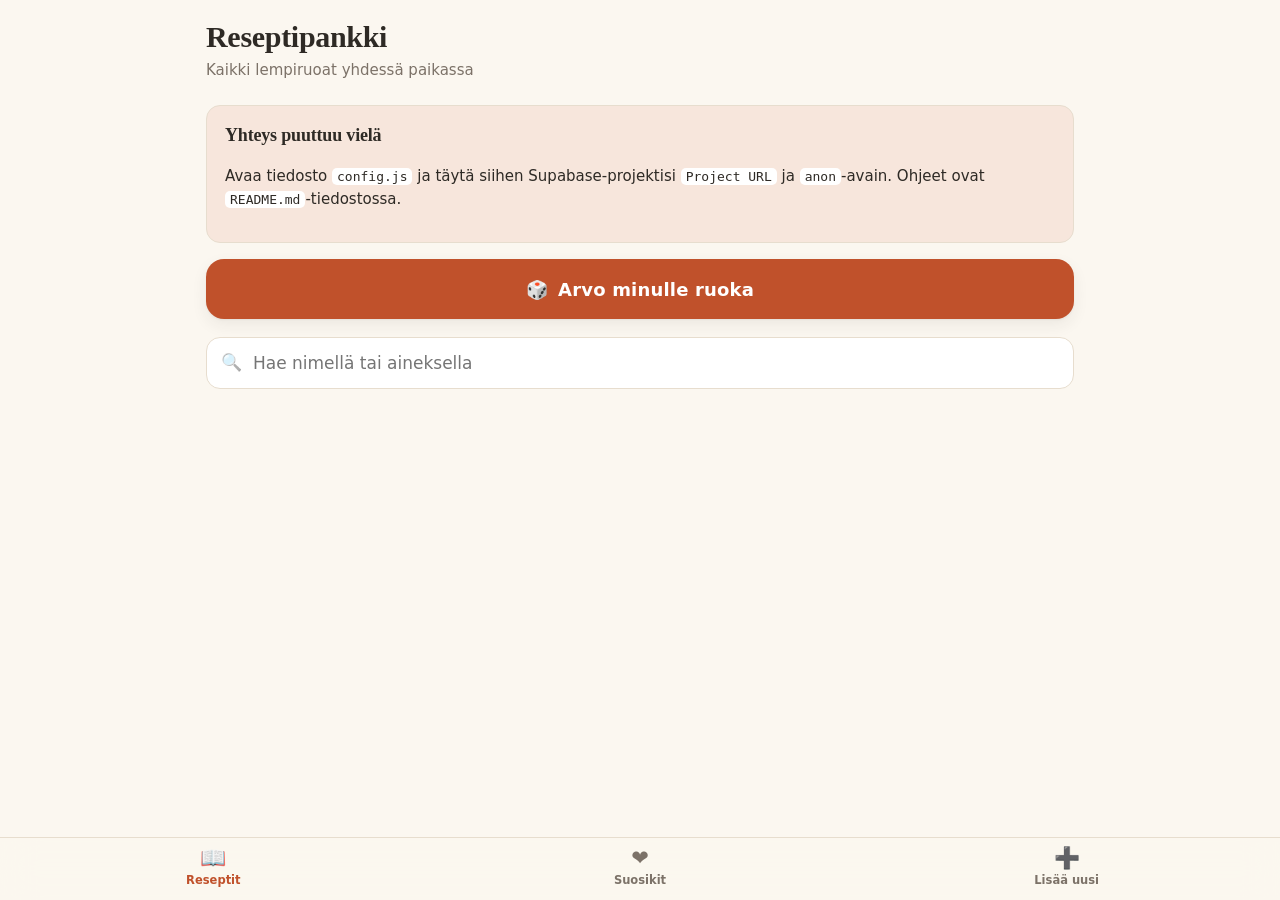
==== index.html @ 73863812 "Reseptipankki: puhelimella täytettävä reseptisovellus Kolmesivuinen verkkosovellus reseptien selaami" ====
<!doctype html>
<html lang="fi">
<head>
<meta charset="utf-8">
<meta name="viewport" content="width=device-width, initial-scale=1, viewport-fit=cover">
<title>Reseptipankki</title>
<meta name="description" content="Äidin omat lempireseptit yhdessä paikassa.">
<meta name="theme-color" content="#FBF7F0" media="(prefers-color-scheme: light)">
<meta name="theme-color" content="#17140F" media="(prefers-color-scheme: dark)">
<meta name="apple-mobile-web-app-capable" content="yes">
<meta name="apple-mobile-web-app-status-bar-style" content="default">
<meta name="apple-mobile-web-app-title" content="Reseptit">
<link rel="apple-touch-icon" href="ikoni-180.png">
<link rel="icon" href="ikoni-192.png">
<link rel="manifest" href="manifest.webmanifest">
<link rel="stylesheet" href="style.css">
</head>
<body>

<header class="ylapalkki">
  <h1 id="otsikko">Reseptipankki</h1>
  <p id="alaotsikko">Kaikki lempiruoat yhdessä paikassa</p>
</header>

<main class="sisalto">
  <div id="asetusvaroitus"></div>

  <button class="arvo-painike" id="arvo" type="button">
    <span aria-hidden="true">🎲</span>
    <span>Arvo minulle ruoka</span>
  </button>

  <div class="hakukentta">
    <span class="kuvake" aria-hidden="true">🔍</span>
    <input type="text" id="haku" placeholder="Hae nimellä tai aineksella" autocomplete="off" enterkeyhint="search">
  </div>
</main>

<div class="suodattimet sisalto" id="suodattimet"></div>

<main class="sisalto">
  <div id="lista" class="latautuu">Haetaan reseptejä…</div>
</main>

<nav class="alanavi">
  <a href="index.html" data-navi="kaikki"><span class="kuvake" aria-hidden="true">📖</span>Reseptit</a>
  <a href="index.html?suosikit=1" data-navi="suosikit"><span class="kuvake" aria-hidden="true">❤️</span>Suosikit</a>
  <a href="lisaa.html" data-navi="lisaa"><span class="kuvake" aria-hidden="true">➕</span>Lisää uusi</a>
</nav>

<script src="config.js"></script>
<script src="db.js"></script>
<script src="selaa.js"></script>
</body>
</html>
---- style.css ----
/* ===============================================================
   Reseptipankki — tyylit
   Suunniteltu ensisijaisesti puhelimelle, skaalautuu iPadille.
   Isot kosketuskohteet, rauhallinen keittokirjamainen ilme.
   =============================================================== */

:root {
  --tausta:        #FBF7F0;
  --pinta:         #FFFFFF;
  --pinta-2:       #F3ECE1;
  --teksti:        #2E2A25;
  --teksti-himmea: #7C7268;
  --viiva:         #E7DDCE;
  --korostus:      #C0512B;
  --korostus-tumma:#A2421F;
  --korostus-pehm: #F7E6DC;
  --vihrea:        #4F7A52;
  --varjo:         0 1px 2px rgba(46, 42, 37, .06), 0 6px 16px rgba(46, 42, 37, .07);
  --pyoristys:     18px;
}

@media (prefers-color-scheme: dark) {
  :root {
    --tausta:        #17140F;
    --pinta:         #221E18;
    --pinta-2:       #2C2720;
    --teksti:        #F2EBE0;
    --teksti-himmea: #A79C8E;
    --viiva:         #372F26;
    --korostus:      #E8834F;
    --korostus-tumma:#F0A177;
    --korostus-pehm: #3A281E;
    --vihrea:        #85B187;
    --varjo:         0 1px 2px rgba(0, 0, 0, .3), 0 6px 16px rgba(0, 0, 0, .35);
  }
}

* { box-sizing: border-box; }

html { -webkit-text-size-adjust: 100%; }

body {
  margin: 0;
  padding: 0 0 calc(78px + env(safe-area-inset-bottom));
  background: var(--tausta);
  color: var(--teksti);
  font-family: -apple-system, BlinkMacSystemFont, "Segoe UI", system-ui, sans-serif;
  font-size: 17px;
  line-height: 1.5;
  -webkit-font-smoothing: antialiased;
  overflow-x: hidden;
}

h1, h2, h3 {
  font-family: Georgia, "Iowan Old Style", "Times New Roman", serif;
  font-weight: 600;
  letter-spacing: -0.01em;
  margin: 0;
}

a { color: var(--korostus); }

button, input, select, textarea {
  font-family: inherit;
  font-size: 17px;   /* alle 16px saa iOS:n zoomaamaan kenttään */
  color: inherit;
}

.sisalto {
  max-width: 900px;
  margin: 0 auto;
  padding: 0 16px;
}

/* --- Yläpalkki ------------------------------------------------- */

.ylapalkki {
  padding: calc(env(safe-area-inset-top) + 20px) 16px 8px;
  max-width: 900px;
  margin: 0 auto;
}

.ylapalkki h1 {
  font-size: 30px;
  line-height: 1.15;
}

.ylapalkki p {
  margin: 4px 0 0;
  color: var(--teksti-himmea);
  font-size: 15px;
}

.takaisin {
  display: inline-flex;
  align-items: center;
  gap: 6px;
  min-height: 44px;
  padding-right: 12px;
  color: var(--korostus);
  text-decoration: none;
  font-weight: 600;
  font-size: 16px;
}

/* --- Arvontapainike -------------------------------------------- */

.arvo-painike {
  display: flex;
  align-items: center;
  justify-content: center;
  gap: 10px;
  width: 100%;
  min-height: 60px;
  margin: 16px 0 18px;
  border: 0;
  border-radius: var(--pyoristys);
  background: var(--korostus);
  color: #fff;
  font-size: 18px;
  font-weight: 650;
  letter-spacing: .01em;
  box-shadow: var(--varjo);
  cursor: pointer;
  -webkit-tap-highlight-color: transparent;
}

.arvo-painike:active { transform: scale(.985); background: var(--korostus-tumma); }

@media (prefers-color-scheme: dark) {
  .arvo-painike { color: #1A1410; }
}

/* --- Haku ja suodattimet --------------------------------------- */

.hakukentta {
  position: relative;
  margin-bottom: 12px;
}

.hakukentta input {
  width: 100%;
  min-height: 52px;
  padding: 0 16px 0 46px;
  border: 1px solid var(--viiva);
  border-radius: 14px;
  background: var(--pinta);
  outline: none;
}

.hakukentta input:focus {
  border-color: var(--korostus);
  box-shadow: 0 0 0 3px var(--korostus-pehm);
}

.hakukentta .kuvake {
  position: absolute;
  left: 15px;
  top: 50%;
  transform: translateY(-50%);
  opacity: .5;
  pointer-events: none;
}

.suodattimet {
  display: flex;
  gap: 8px;
  overflow-x: auto;
  padding: 2px 16px 14px;
  margin: 0 -16px;
  scrollbar-width: none;
}

.suodattimet::-webkit-scrollbar { display: none; }

.siru {
  flex: 0 0 auto;
  min-height: 40px;
  padding: 0 16px;
  border: 1px solid var(--viiva);
  border-radius: 999px;
  background: var(--pinta);
  color: var(--teksti-himmea);
  font-size: 15px;
  font-weight: 550;
  white-space: nowrap;
  cursor: pointer;
  -webkit-tap-highlight-color: transparent;
}

.siru[aria-pressed="true"] {
  background: var(--korostus);
  border-color: var(--korostus);
  color: #fff;
}

@media (prefers-color-scheme: dark) {
  .siru[aria-pressed="true"] { color: #1A1410; }
}

/* --- Reseptiruudukko -------------------------------------------- */

.ruudukko {
  display: grid;
  grid-template-columns: repeat(2, 1fr);
  gap: 14px;
  padding-bottom: 24px;
}

@media (min-width: 620px) {
  .ruudukko { grid-template-columns: repeat(3, 1fr); gap: 18px; }
}

.kortti {
  display: block;
  background: var(--pinta);
  border-radius: var(--pyoristys);
  overflow: hidden;
  text-decoration: none;
  color: inherit;
  box-shadow: var(--varjo);
  -webkit-tap-highlight-color: transparent;
}

.kortti:active { transform: scale(.98); }

.kortti .kuva {
  position: relative;
  aspect-ratio: 4 / 3;
  background: var(--pinta-2);
  display: flex;
  align-items: center;
  justify-content: center;
  font-size: 40px;
}

.kortti .kuva img {
  width: 100%;
  height: 100%;
  object-fit: cover;
  display: block;
}

.kortti .sydan {
  position: absolute;
  top: 8px;
  right: 8px;
  font-size: 15px;
  background: rgba(255, 255, 255, .92);
  border-radius: 999px;
  width: 28px;
  height: 28px;
  display: flex;
  align-items: center;
  justify-content: center;
}

.kortti .teksti { padding: 11px 13px 14px; }

.kortti h3 {
  font-size: 17px;
  line-height: 1.25;
  margin-bottom: 5px;
}

.kortti .meta {
  font-size: 13px;
  color: var(--teksti-himmea);
}

/* --- Tyhjä tila ja ilmoitukset ---------------------------------- */

.tyhja {
  text-align: center;
  padding: 48px 24px;
  color: var(--teksti-himmea);
}

.tyhja .iso { font-size: 46px; display: block; margin-bottom: 12px; }

.tyhja h2 { font-size: 21px; color: var(--teksti); margin-bottom: 8px; }

.huomio {
  background: var(--korostus-pehm);
  border: 1px solid var(--viiva);
  border-radius: 14px;
  padding: 16px 18px;
  margin: 16px 0;
  font-size: 15px;
  line-height: 1.55;
}

.huomio h2 { font-size: 18px; margin-bottom: 8px; }

.huomio code {
  font-family: ui-monospace, SFMono-Regular, Menlo, monospace;
  font-size: 13px;
  background: var(--pinta);
  padding: 1px 5px;
  border-radius: 5px;
}

/* --- Reseptisivu ------------------------------------------------ */

.hero {
  width: 100%;
  aspect-ratio: 3 / 2;
  object-fit: cover;
  display: block;
  background: var(--pinta-2);
}

.hero-tyhja {
  aspect-ratio: 3 / 2;
  background: var(--pinta-2);
  display: flex;
  align-items: center;
  justify-content: center;
  font-size: 76px;
}

.resepti-otsikko { margin: 20px 0 10px; }

.resepti-otsikko h1 { font-size: 30px; line-height: 1.18; }

.tiedot {
  display: flex;
  flex-wrap: wrap;
  gap: 8px;
  margin: 14px 0 22px;
}

.tieto {
  background: var(--pinta);
  border: 1px solid var(--viiva);
  border-radius: 999px;
  padding: 7px 14px;
  font-size: 14px;
  color: var(--teksti-himmea);
}

.osio { margin-bottom: 30px; }

.osio > h2 {
  font-size: 21px;
  margin-bottom: 12px;
  padding-bottom: 8px;
  border-bottom: 2px solid var(--korostus-pehm);
}

/* Ainekset: rivin voi kuitata tehdyksi kesken kokkaamisen */
.ainekset { list-style: none; margin: 0; padding: 0; }

.ainekset li {
  display: flex;
  align-items: flex-start;
  gap: 12px;
  min-height: 48px;
  padding: 6px 4px;
  border-bottom: 1px solid var(--viiva);
  cursor: pointer;
  -webkit-tap-highlight-color: transparent;
}

.ainekset li:last-child { border-bottom: 0; }

.ainekset .ruutu {
  flex: 0 0 auto;
  width: 24px;
  height: 24px;
  margin-top: 8px;
  border: 2px solid var(--viiva);
  border-radius: 7px;
  display: flex;
  align-items: center;
  justify-content: center;
  font-size: 14px;
  color: transparent;
}

.ainekset li.valmis .ruutu {
  background: var(--vihrea);
  border-color: var(--vihrea);
  color: #fff;
}

.ainekset li span { padding: 9px 0; }

.ainekset li.valmis span {
  text-decoration: line-through;
  color: var(--teksti-himmea);
}

/* Ohje: numeroidut askeleet */
.askeleet { list-style: none; margin: 0; padding: 0; counter-reset: askel; }

.askeleet li {
  display: flex;
  gap: 14px;
  margin-bottom: 18px;
  line-height: 1.6;
}

.askeleet li::before {
  counter-increment: askel;
  content: counter(askel);
  flex: 0 0 auto;
  width: 30px;
  height: 30px;
  border-radius: 999px;
  background: var(--korostus-pehm);
  color: var(--korostus);
  font-size: 15px;
  font-weight: 700;
  display: flex;
  align-items: center;
  justify-content: center;
  margin-top: 2px;
}

.vinkki {
  background: var(--pinta);
  border-left: 4px solid var(--korostus);
  border-radius: 0 14px 14px 0;
  padding: 14px 16px;
  font-size: 16px;
  line-height: 1.55;
}

.toiminnot {
  display: flex;
  flex-wrap: wrap;
  gap: 10px;
  margin: 8px 0 40px;
}

/* --- Painikkeet ------------------------------------------------- */

.nappi {
  display: inline-flex;
  align-items: center;
  justify-content: center;
  gap: 8px;
  min-height: 52px;
  padding: 0 20px;
  border-radius: 14px;
  border: 1px solid var(--viiva);
  background: var(--pinta);
  color: var(--teksti);
  font-size: 16px;
  font-weight: 600;
  text-decoration: none;
  cursor: pointer;
  -webkit-tap-highlight-color: transparent;
}

.nappi:active { transform: scale(.98); }

.nappi.paa {
  background: var(--korostus);
  border-color: var(--korostus);
  color: #fff;
  width: 100%;
  min-height: 58px;
  font-size: 18px;
}

@media (prefers-color-scheme: dark) {
  .nappi.paa { color: #1A1410; }
}

.nappi.vaara { color: #B3261E; }

@media (prefers-color-scheme: dark) {
  .nappi.vaara { color: #F0918A; }
}

.nappi:disabled { opacity: .55; }

/* --- Lomake ----------------------------------------------------- */

.kentta { margin-bottom: 20px; }

.kentta label {
  display: block;
  font-size: 15px;
  font-weight: 650;
  margin-bottom: 7px;
}

.kentta .ohjeteksti {
  font-size: 14px;
  color: var(--teksti-himmea);
  margin: -3px 0 8px;
  line-height: 1.45;
}

.kentta input[type="text"],
.kentta input[type="number"],
.kentta select,
.kentta textarea {
  width: 100%;
  min-height: 52px;
  padding: 13px 14px;
  border: 1px solid var(--viiva);
  border-radius: 14px;
  background: var(--pinta);
  outline: none;
  line-height: 1.5;
}

.kentta textarea { resize: vertical; min-height: 130px; }

.kentta input:focus, .kentta select:focus, .kentta textarea:focus {
  border-color: var(--korostus);
  box-shadow: 0 0 0 3px var(--korostus-pehm);
}

.rivi { display: flex; gap: 12px; }
.rivi .kentta { flex: 1; }

.kuvavalinta {
  display: block;
  border: 2px dashed var(--viiva);
  border-radius: var(--pyoristys);
  background: var(--pinta);
  padding: 26px 16px;
  text-align: center;
  color: var(--teksti-himmea);
  cursor: pointer;
  overflow: hidden;
}

.kuvavalinta .iso { font-size: 34px; display: block; margin-bottom: 6px; }

.kuvavalinta img {
  width: 100%;
  aspect-ratio: 3 / 2;
  object-fit: cover;
  border-radius: 12px;
  display: block;
}

.kuvavalinta input { display: none; }

/* --- Alanavigaatio ---------------------------------------------- */

.alanavi {
  position: fixed;
  left: 0; right: 0; bottom: 0;
  display: flex;
  background: color-mix(in srgb, var(--tausta) 88%, transparent);
  -webkit-backdrop-filter: saturate(180%) blur(18px);
  backdrop-filter: saturate(180%) blur(18px);
  border-top: 1px solid var(--viiva);
  padding-bottom: env(safe-area-inset-bottom);
  z-index: 20;
}

.alanavi a {
  flex: 1;
  min-height: 62px;
  display: flex;
  flex-direction: column;
  align-items: center;
  justify-content: center;
  gap: 3px;
  text-decoration: none;
  color: var(--teksti-himmea);
  font-size: 11.5px;
  font-weight: 600;
  -webkit-tap-highlight-color: transparent;
}

.alanavi a .kuvake { font-size: 21px; line-height: 1; }

.alanavi a[aria-current="page"] { color: var(--korostus); }

/* --- Muuta ------------------------------------------------------ */

.latautuu {
  text-align: center;
  padding: 60px 20px;
  color: var(--teksti-himmea);
}

@media (prefers-reduced-motion: reduce) {
  * { transition: none !important; animation: none !important; }
  .kortti:active, .nappi:active, .arvo-painike:active { transform: none; }
}
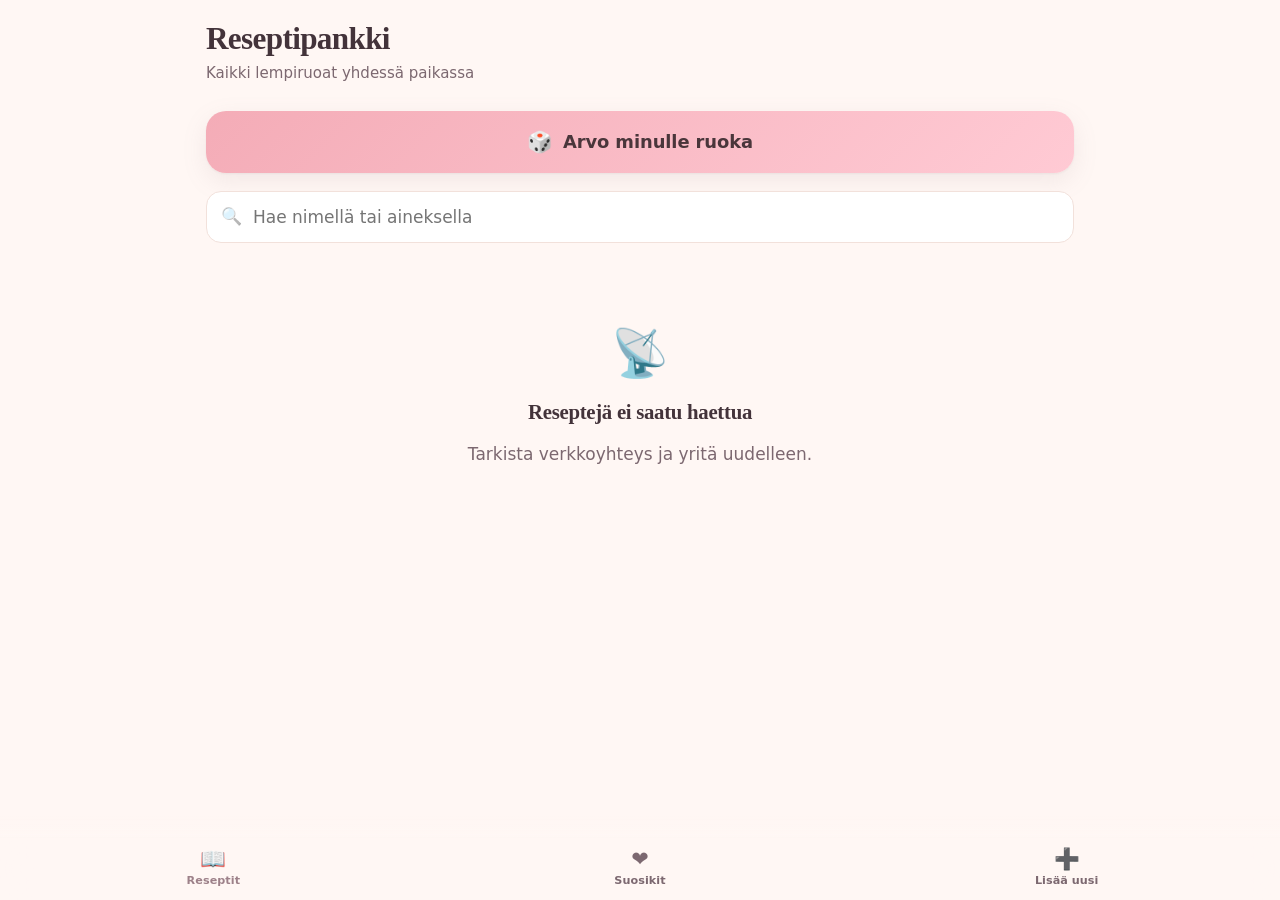
==== commit 2bf82513: "Uusi väripaletti ja harkittu liike käyttöliittymään Värit vaihdettu äidin valitsemiin pastelleihin. " ====
--- a/index.html
+++ b/index.html
@@ -5,8 +5,8 @@
 <meta name="viewport" content="width=device-width, initial-scale=1, viewport-fit=cover">
 <title>Reseptipankki</title>
 <meta name="description" content="Äidin omat lempireseptit yhdessä paikassa.">
-<meta name="theme-color" content="#FBF7F0" media="(prefers-color-scheme: light)">
-<meta name="theme-color" content="#17140F" media="(prefers-color-scheme: dark)">
+<meta name="theme-color" content="#FFF7F4" media="(prefers-color-scheme: light)">
+<meta name="theme-color" content="#1D1719" media="(prefers-color-scheme: dark)">
 <meta name="apple-mobile-web-app-capable" content="yes">
 <meta name="apple-mobile-web-app-status-bar-style" content="default">
 <meta name="apple-mobile-web-app-title" content="Reseptit">
@@ -26,7 +26,7 @@
   <div id="asetusvaroitus"></div>
 
   <button class="arvo-painike" id="arvo" type="button">
-    <span aria-hidden="true">🎲</span>
+    <span class="noppa" aria-hidden="true">🎲</span>
     <span>Arvo minulle ruoka</span>
   </button>
 
@@ -42,6 +42,14 @@
   <div id="lista" class="latautuu">Haetaan reseptejä…</div>
 </main>
 
+<div class="verho" id="verho" hidden></div>
+
+<section class="arpalevy" id="arpalevy" role="dialog" aria-modal="true"
+         aria-label="Arvottu ruoka" hidden>
+  <div class="kahva" aria-hidden="true"></div>
+  <div id="arpasisalto"></div>
+</section>
+
 <nav class="alanavi">
   <a href="index.html" data-navi="kaikki"><span class="kuvake" aria-hidden="true">📖</span>Reseptit</a>
   <a href="index.html?suosikit=1" data-navi="suosikit"><span class="kuvake" aria-hidden="true">❤️</span>Suosikit</a>
--- a/style.css
+++ b/style.css
@@ -1,68 +1,112 @@
 /* ===============================================================
    Reseptipankki — tyylit
-   Suunniteltu ensisijaisesti puhelimelle, skaalautuu iPadille.
-   Isot kosketuskohteet, rauhallinen keittokirjamainen ilme.
+
+   Väripaletti on äidin valitsema:
+     #d8e2dc salvia   #ffe5d9 persikka   #ffcad4 pinkki
+     #f4acb7 ruusu    #9d8189 mauve
+
+   Pastellit ovat liian vaaleita kantamaan valkoista tekstiä, joten
+   niitä käytetään pintoina ja teksti on syvä luumunsävy, joka on
+   johdettu mauvesta. Näin kontrasti riittää myös keittiön valossa.
    =============================================================== */
 
 :root {
-  --tausta:        #FBF7F0;
+  /* Äidin paletti sellaisenaan — näitä käytetään painikkeissa ja
+     korosteissa, ja ne pysyvät kirkkaina myös tummassa teemassa. */
+  --salvia:   #D8E2DC;
+  --persikka: #FFE5D9;
+  --pinkki:   #FFCAD4;
+  --ruusu:    #F4ACB7;
+  --mauve:    #9D8189;
+
+  /* Korttien ja kuvapaikkojen taustasävyt. Tummassa teemassa nämä
+     himmenevät, jotta ruudukko ei hehku pimeässä keittiössä. */
+  --tintti-salvia:   #D8E2DC;
+  --tintti-persikka: #FFE5D9;
+  --tintti-pinkki:   #FFCAD4;
+  --tintti-ruusu:    #F4ACB7;
+
+  /* Käyttöliittymän sävyt */
+  --tausta:        #FFF7F4;
   --pinta:         #FFFFFF;
-  --pinta-2:       #F3ECE1;
-  --teksti:        #2E2A25;
-  --teksti-himmea: #7C7268;
-  --viiva:         #E7DDCE;
-  --korostus:      #C0512B;
-  --korostus-tumma:#A2421F;
-  --korostus-pehm: #F7E6DC;
-  --vihrea:        #4F7A52;
-  --varjo:         0 1px 2px rgba(46, 42, 37, .06), 0 6px 16px rgba(46, 42, 37, .07);
-  --pyoristys:     18px;
+  --pinta-2:       #FFF1EB;
+  --muste:         #43333A;
+  --muste-himmea:  #7C6870;
+  --viiva:         #F2E1DB;
+  --korostus:      #F4ACB7;
+  --korostus-pehm: #FFE7EC;
+  --korostus-teksti: #4A363B;
+  --varjo:         0 1px 2px rgba(67, 51, 58, .05), 0 8px 24px rgba(157, 129, 137, .13);
+  --varjo-levy:    0 -6px 44px rgba(67, 51, 58, .18);
+  --pyoristys:     20px;
+
+  /* Liikkeen sanasto */
+  --ease-out:    cubic-bezier(0.23, 1, 0.32, 1);
+  --ease-in-out: cubic-bezier(0.77, 0, 0.175, 1);
+  --ease-levy:   cubic-bezier(0.32, 0.72, 0, 1);
 }
 
 @media (prefers-color-scheme: dark) {
   :root {
-    --tausta:        #17140F;
-    --pinta:         #221E18;
-    --pinta-2:       #2C2720;
-    --teksti:        #F2EBE0;
-    --teksti-himmea: #A79C8E;
-    --viiva:         #372F26;
-    --korostus:      #E8834F;
-    --korostus-tumma:#F0A177;
-    --korostus-pehm: #3A281E;
-    --vihrea:        #85B187;
-    --varjo:         0 1px 2px rgba(0, 0, 0, .3), 0 6px 16px rgba(0, 0, 0, .35);
+    --tausta:        #1D1719;
+    --pinta:         #2A2226;
+    --pinta-2:       #372B30;
+    --muste:         #F7EAE6;
+    --muste-himmea:  #C3ABB1;
+    --viiva:         #3E3236;
+    --korostus:      #F4ACB7;
+    --korostus-pehm: #453036;
+    --korostus-teksti: #2A2226;
+    --varjo:         0 1px 2px rgba(0, 0, 0, .28), 0 8px 24px rgba(0, 0, 0, .34);
+    --varjo-levy:    0 -6px 44px rgba(0, 0, 0, .5);
+
+    --tintti-salvia:   #46534E;
+    --tintti-persikka: #55403A;
+    --tintti-pinkki:   #5A3B43;
+    --tintti-ruusu:    #6B4049;
   }
 }
 
 * { box-sizing: border-box; }
 
-html { -webkit-text-size-adjust: 100%; }
+html {
+  font-size: 100%;
+  -webkit-text-size-adjust: 100%;
+}
 
 body {
   margin: 0;
   padding: 0 0 calc(78px + env(safe-area-inset-bottom));
   background: var(--tausta);
-  color: var(--teksti);
+  color: var(--muste);
   font-family: -apple-system, BlinkMacSystemFont, "Segoe UI", system-ui, sans-serif;
-  font-size: 17px;
+  font-size: 1.0625rem;
   line-height: 1.5;
   -webkit-font-smoothing: antialiased;
   overflow-x: hidden;
 }
 
+/* Otsikot: iso koko saa tiiviin välistyksen ja rivivälin, leipäteksti ei. */
 h1, h2, h3 {
   font-family: Georgia, "Iowan Old Style", "Times New Roman", serif;
   font-weight: 600;
-  letter-spacing: -0.01em;
   margin: 0;
 }
 
-a { color: var(--korostus); }
+h1 { letter-spacing: -0.021em; line-height: 1.12; }
+h2 { letter-spacing: -0.014em; line-height: 1.2; }
+h3 { letter-spacing: -0.008em; line-height: 1.25; }
+
+a { color: var(--mauve); }
+
+button, .nappi, .siru, .kortti, .alanavi a, .takaisin, .kahva, .arvo-painike {
+  -webkit-user-select: none;
+  user-select: none;
+}
 
 button, input, select, textarea {
   font-family: inherit;
-  font-size: 17px;   /* alle 16px saa iOS:n zoomaamaan kenttään */
+  font-size: 1.0625rem;   /* alle 16px saisi iOS:n zoomaamaan kenttään */
   color: inherit;
 }
 
@@ -75,20 +119,17 @@
 /* --- Yläpalkki ------------------------------------------------- */
 
 .ylapalkki {
-  padding: calc(env(safe-area-inset-top) + 20px) 16px 8px;
+  padding: calc(env(safe-area-inset-top) + 22px) 16px 8px;
   max-width: 900px;
   margin: 0 auto;
 }
 
-.ylapalkki h1 {
-  font-size: 30px;
-  line-height: 1.15;
-}
+.ylapalkki h1 { font-size: 1.95rem; }
 
 .ylapalkki p {
-  margin: 4px 0 0;
-  color: var(--teksti-himmea);
-  font-size: 15px;
+  margin: 5px 0 0;
+  color: var(--muste-himmea);
+  font-size: 0.94rem;
 }
 
 .takaisin {
@@ -97,11 +138,14 @@
   gap: 6px;
   min-height: 44px;
   padding-right: 12px;
-  color: var(--korostus);
+  color: var(--mauve);
   text-decoration: none;
   font-weight: 600;
-  font-size: 16px;
-}
+  font-size: 1rem;
+  transition: transform 140ms var(--ease-out), opacity 140ms var(--ease-out);
+}
+
+.takaisin:active { transform: scale(0.96); opacity: .7; }
 
 /* --- Arvontapainike -------------------------------------------- */
 
@@ -111,45 +155,51 @@
   justify-content: center;
   gap: 10px;
   width: 100%;
-  min-height: 60px;
-  margin: 16px 0 18px;
+  min-height: 62px;
+  margin: 18px 0 18px;
   border: 0;
   border-radius: var(--pyoristys);
-  background: var(--korostus);
-  color: #fff;
-  font-size: 18px;
+  background: linear-gradient(135deg, var(--ruusu) 0%, var(--pinkki) 100%);
+  color: var(--korostus-teksti);
+  font-size: 1.12rem;
   font-weight: 650;
-  letter-spacing: .01em;
+  letter-spacing: -0.005em;
   box-shadow: var(--varjo);
   cursor: pointer;
   -webkit-tap-highlight-color: transparent;
-}
-
-.arvo-painike:active { transform: scale(.985); background: var(--korostus-tumma); }
-
-@media (prefers-color-scheme: dark) {
-  .arvo-painike { color: #1A1410; }
-}
+  transition: transform 140ms var(--ease-out), box-shadow 140ms var(--ease-out);
+}
+
+.arvo-painike:active {
+  transform: scale(0.975);
+  box-shadow: 0 1px 2px rgba(67, 51, 58, .06);
+}
+
+.arvo-painike .noppa {
+  display: inline-block;
+  font-size: 1.15em;
+  transition: transform 260ms var(--ease-out);
+}
+
+.arvo-painike:active .noppa { transform: rotate(-18deg); }
 
 /* --- Haku ja suodattimet --------------------------------------- */
 
-.hakukentta {
-  position: relative;
-  margin-bottom: 12px;
-}
+.hakukentta { position: relative; margin-bottom: 12px; }
 
 .hakukentta input {
   width: 100%;
   min-height: 52px;
   padding: 0 16px 0 46px;
   border: 1px solid var(--viiva);
-  border-radius: 14px;
+  border-radius: 15px;
   background: var(--pinta);
   outline: none;
+  transition: border-color 160ms ease, box-shadow 160ms ease;
 }
 
 .hakukentta input:focus {
-  border-color: var(--korostus);
+  border-color: var(--ruusu);
   box-shadow: 0 0 0 3px var(--korostus-pehm);
 }
 
@@ -158,7 +208,7 @@
   left: 15px;
   top: 50%;
   transform: translateY(-50%);
-  opacity: .5;
+  opacity: .45;
   pointer-events: none;
 }
 
@@ -169,6 +219,7 @@
   padding: 2px 16px 14px;
   margin: 0 -16px;
   scrollbar-width: none;
+  -webkit-overflow-scrolling: touch;
 }
 
 .suodattimet::-webkit-scrollbar { display: none; }
@@ -180,22 +231,22 @@
   border: 1px solid var(--viiva);
   border-radius: 999px;
   background: var(--pinta);
-  color: var(--teksti-himmea);
-  font-size: 15px;
+  color: var(--muste-himmea);
+  font-size: 0.94rem;
   font-weight: 550;
   white-space: nowrap;
   cursor: pointer;
   -webkit-tap-highlight-color: transparent;
-}
+  transition: transform 140ms var(--ease-out), background-color 180ms ease,
+              color 180ms ease, border-color 180ms ease;
+}
+
+.siru:active { transform: scale(0.95); }
 
 .siru[aria-pressed="true"] {
-  background: var(--korostus);
-  border-color: var(--korostus);
-  color: #fff;
-}
-
-@media (prefers-color-scheme: dark) {
-  .siru[aria-pressed="true"] { color: #1A1410; }
+  background: var(--ruusu);
+  border-color: var(--ruusu);
+  color: var(--korostus-teksti);
 }
 
 /* --- Reseptiruudukko -------------------------------------------- */
@@ -204,7 +255,7 @@
   display: grid;
   grid-template-columns: repeat(2, 1fr);
   gap: 14px;
-  padding-bottom: 24px;
+  padding-bottom: 28px;
 }
 
 @media (min-width: 620px) {
@@ -220,19 +271,42 @@
   color: inherit;
   box-shadow: var(--varjo);
   -webkit-tap-highlight-color: transparent;
-}
-
-.kortti:active { transform: scale(.98); }
+  transition: transform 160ms var(--ease-out), box-shadow 160ms var(--ease-out);
+}
+
+.kortti:active {
+  transform: scale(0.975);
+  box-shadow: 0 1px 2px rgba(67, 51, 58, .05);
+}
+
+/* Ensilatauksen porrastettu saapuminen. Suodatus ja haku eivät
+   käytä tätä — listan pomppiminen joka näppäinpainalluksella
+   tekisi hakemisesta hitaan tuntuista. */
+.ruudukko.saapuu .kortti {
+  opacity: 0;
+  animation: kortti-saapuu 280ms var(--ease-out) forwards;
+  animation-delay: calc(var(--i, 0) * 45ms);
+}
+
+@keyframes kortti-saapuu {
+  from { opacity: 0; transform: translateY(10px) scale(0.985); }
+  to   { opacity: 1; transform: none; }
+}
 
 .kortti .kuva {
   position: relative;
   aspect-ratio: 4 / 3;
-  background: var(--pinta-2);
+  background: var(--tintti-persikka);
   display: flex;
   align-items: center;
   justify-content: center;
-  font-size: 40px;
-}
+  font-size: 2.4rem;
+}
+
+.kortti .kuva.salvia   { background: var(--tintti-salvia); }
+.kortti .kuva.persikka { background: var(--tintti-persikka); }
+.kortti .kuva.pinkki   { background: var(--tintti-pinkki); }
+.kortti .kuva.ruusu    { background: var(--tintti-ruusu); }
 
 .kortti .kuva img {
   width: 100%;
@@ -245,56 +319,56 @@
   position: absolute;
   top: 8px;
   right: 8px;
-  font-size: 15px;
-  background: rgba(255, 255, 255, .92);
+  font-size: 0.9rem;
+  background: rgba(255, 255, 255, .93);
   border-radius: 999px;
   width: 28px;
   height: 28px;
   display: flex;
   align-items: center;
   justify-content: center;
-}
-
-.kortti .teksti { padding: 11px 13px 14px; }
-
-.kortti h3 {
-  font-size: 17px;
-  line-height: 1.25;
-  margin-bottom: 5px;
-}
-
-.kortti .meta {
-  font-size: 13px;
-  color: var(--teksti-himmea);
-}
+  box-shadow: 0 1px 4px rgba(67, 51, 58, .12);
+}
+
+.kortti .teksti { padding: 12px 13px 15px; }
+
+.kortti h3 { font-size: 1.02rem; margin-bottom: 5px; }
+
+.kortti .meta { font-size: 0.8rem; color: var(--muste-himmea); }
 
 /* --- Tyhjä tila ja ilmoitukset ---------------------------------- */
 
 .tyhja {
   text-align: center;
   padding: 48px 24px;
-  color: var(--teksti-himmea);
-}
-
-.tyhja .iso { font-size: 46px; display: block; margin-bottom: 12px; }
-
-.tyhja h2 { font-size: 21px; color: var(--teksti); margin-bottom: 8px; }
+  color: var(--muste-himmea);
+  animation: pehmea-saapuu 320ms var(--ease-out) both;
+}
+
+.tyhja .iso { font-size: 2.9rem; display: block; margin-bottom: 12px; }
+
+.tyhja h2 { font-size: 1.3rem; color: var(--muste); margin-bottom: 8px; }
+
+@keyframes pehmea-saapuu {
+  from { opacity: 0; transform: translateY(8px); }
+  to   { opacity: 1; transform: none; }
+}
 
 .huomio {
   background: var(--korostus-pehm);
   border: 1px solid var(--viiva);
-  border-radius: 14px;
+  border-radius: 15px;
   padding: 16px 18px;
   margin: 16px 0;
-  font-size: 15px;
+  font-size: 0.94rem;
   line-height: 1.55;
 }
 
-.huomio h2 { font-size: 18px; margin-bottom: 8px; }
+.huomio h2 { font-size: 1.12rem; margin-bottom: 8px; }
 
 .huomio code {
   font-family: ui-monospace, SFMono-Regular, Menlo, monospace;
-  font-size: 13px;
+  font-size: 0.82rem;
   background: var(--pinta);
   padding: 1px 5px;
   border-radius: 5px;
@@ -307,21 +381,34 @@
   aspect-ratio: 3 / 2;
   object-fit: cover;
   display: block;
-  background: var(--pinta-2);
+  background: var(--tintti-persikka);
 }
 
 .hero-tyhja {
   aspect-ratio: 3 / 2;
-  background: var(--pinta-2);
+  background: var(--tintti-persikka);
   display: flex;
   align-items: center;
   justify-content: center;
-  font-size: 76px;
-}
-
-.resepti-otsikko { margin: 20px 0 10px; }
-
-.resepti-otsikko h1 { font-size: 30px; line-height: 1.18; }
+  font-size: 4.6rem;
+}
+
+.hero-tyhja.salvia   { background: var(--tintti-salvia); }
+.hero-tyhja.persikka { background: var(--tintti-persikka); }
+.hero-tyhja.pinkki   { background: var(--tintti-pinkki); }
+.hero-tyhja.ruusu    { background: var(--tintti-ruusu); }
+
+/* Kuva ja teksti saapuvat kahtena ryhmänä, eivät yksitellen. */
+.saapuva-kuva { animation: pehmea-saapuu 300ms var(--ease-out) both; }
+
+.saapuva-teksti {
+  animation: pehmea-saapuu 320ms var(--ease-out) both;
+  animation-delay: 60ms;
+}
+
+.resepti-otsikko { margin: 22px 0 10px; }
+
+.resepti-otsikko h1 { font-size: 1.95rem; }
 
 .tiedot {
   display: flex;
@@ -335,17 +422,17 @@
   border: 1px solid var(--viiva);
   border-radius: 999px;
   padding: 7px 14px;
-  font-size: 14px;
-  color: var(--teksti-himmea);
-}
-
-.osio { margin-bottom: 30px; }
+  font-size: 0.88rem;
+  color: var(--muste-himmea);
+}
+
+.osio { margin-bottom: 32px; }
 
 .osio > h2 {
-  font-size: 21px;
+  font-size: 1.3rem;
   margin-bottom: 12px;
   padding-bottom: 8px;
-  border-bottom: 2px solid var(--korostus-pehm);
+  border-bottom: 2px solid var(--pinkki);
 }
 
 /* Ainekset: rivin voi kuitata tehdyksi kesken kokkaamisen */
@@ -356,39 +443,51 @@
   align-items: flex-start;
   gap: 12px;
   min-height: 48px;
-  padding: 6px 4px;
+  padding: 6px 8px;
+  border-radius: 12px;
   border-bottom: 1px solid var(--viiva);
   cursor: pointer;
   -webkit-tap-highlight-color: transparent;
+  transition: background-color 140ms var(--ease-out);
 }
 
 .ainekset li:last-child { border-bottom: 0; }
+
+.ainekset li:active { background: var(--pinta-2); }
 
 .ainekset .ruutu {
   flex: 0 0 auto;
-  width: 24px;
-  height: 24px;
+  width: 25px;
+  height: 25px;
   margin-top: 8px;
   border: 2px solid var(--viiva);
-  border-radius: 7px;
+  border-radius: 8px;
   display: flex;
   align-items: center;
   justify-content: center;
-  font-size: 14px;
+  font-size: 0.85rem;
   color: transparent;
+  transition: background-color 150ms var(--ease-out),
+              border-color 150ms var(--ease-out),
+              color 150ms var(--ease-out);
 }
 
 .ainekset li.valmis .ruutu {
-  background: var(--vihrea);
-  border-color: var(--vihrea);
-  color: #fff;
+  background: var(--mauve);
+  border-color: var(--mauve);
+  color: #FFF7F4;
 }
 
 .ainekset li span { padding: 9px 0; }
 
-.ainekset li.valmis span {
+.ainekset li span.teksti {
+  transition: color 150ms var(--ease-out), opacity 150ms var(--ease-out);
+}
+
+.ainekset li.valmis span.teksti {
   text-decoration: line-through;
-  color: var(--teksti-himmea);
+  color: var(--muste-himmea);
+  opacity: .65;
 }
 
 /* Ohje: numeroidut askeleet */
@@ -405,12 +504,12 @@
   counter-increment: askel;
   content: counter(askel);
   flex: 0 0 auto;
-  width: 30px;
-  height: 30px;
+  width: 31px;
+  height: 31px;
   border-radius: 999px;
-  background: var(--korostus-pehm);
-  color: var(--korostus);
-  font-size: 15px;
+  background: var(--pinkki);
+  color: var(--korostus-teksti);
+  font-size: 0.94rem;
   font-weight: 700;
   display: flex;
   align-items: center;
@@ -419,12 +518,12 @@
 }
 
 .vinkki {
-  background: var(--pinta);
-  border-left: 4px solid var(--korostus);
-  border-radius: 0 14px 14px 0;
-  padding: 14px 16px;
-  font-size: 16px;
+  background: var(--tintti-salvia);
+  border-radius: 15px;
+  padding: 15px 17px;
+  font-size: 1rem;
   line-height: 1.55;
+  color: var(--muste);
 }
 
 .toiminnot {
@@ -443,39 +542,121 @@
   gap: 8px;
   min-height: 52px;
   padding: 0 20px;
-  border-radius: 14px;
+  border-radius: 15px;
   border: 1px solid var(--viiva);
   background: var(--pinta);
-  color: var(--teksti);
-  font-size: 16px;
+  color: var(--muste);
+  font-size: 1rem;
   font-weight: 600;
   text-decoration: none;
   cursor: pointer;
   -webkit-tap-highlight-color: transparent;
-}
-
-.nappi:active { transform: scale(.98); }
+  transition: transform 140ms var(--ease-out), background-color 160ms ease,
+              opacity 160ms ease;
+}
+
+.nappi:active { transform: scale(0.97); }
 
 .nappi.paa {
-  background: var(--korostus);
-  border-color: var(--korostus);
-  color: #fff;
+  background: var(--ruusu);
+  border-color: var(--ruusu);
+  color: var(--korostus-teksti);
   width: 100%;
   min-height: 58px;
-  font-size: 18px;
-}
+  font-size: 1.08rem;
+}
+
+.nappi.vaara { color: #A33F4C; }
 
 @media (prefers-color-scheme: dark) {
-  .nappi.paa { color: #1A1410; }
-}
-
-.nappi.vaara { color: #B3261E; }
-
-@media (prefers-color-scheme: dark) {
-  .nappi.vaara { color: #F0918A; }
-}
-
-.nappi:disabled { opacity: .55; }
+  .nappi.vaara { color: #F0A0A9; }
+}
+
+.nappi:disabled { opacity: .5; }
+.nappi:disabled:active { transform: none; }
+
+/* --- Arvonnan alalevy ------------------------------------------- */
+
+.verho {
+  position: fixed;
+  inset: 0;
+  background: rgba(67, 51, 58, .34);
+  opacity: 0;
+  z-index: 40;
+  transition: opacity 400ms var(--ease-levy);
+}
+
+.verho.auki { opacity: 1; }
+
+.arpalevy {
+  position: fixed;
+  left: 0;
+  right: 0;
+  bottom: 0;
+  z-index: 41;
+  max-width: 560px;
+  margin: 0 auto;
+  padding: 10px 20px calc(24px + env(safe-area-inset-bottom));
+  background: var(--pinta);
+  border-radius: 26px 26px 0 0;
+  box-shadow: var(--varjo-levy);
+  transform: translateY(100%);
+  transition: transform 400ms var(--ease-levy);
+  touch-action: none;
+}
+
+.arpalevy.auki { transform: translateY(0); }
+
+/* Vedon aikana levy seuraa sormea suoraan, ilman siirtymää. */
+.arpalevy.vetaa { transition: none; }
+
+#arpasisalto {
+  opacity: 1;
+  transition: opacity 160ms var(--ease-out);
+}
+
+.kahva {
+  width: 42px;
+  height: 5px;
+  border-radius: 999px;
+  background: var(--viiva);
+  margin: 0 auto 16px;
+}
+
+.arpa-ylapuoli {
+  display: flex;
+  align-items: center;
+  gap: 15px;
+  margin-bottom: 18px;
+}
+
+.arpa-kuva {
+  flex: 0 0 auto;
+  width: 78px;
+  height: 78px;
+  border-radius: 18px;
+  background: var(--tintti-persikka);
+  display: flex;
+  align-items: center;
+  justify-content: center;
+  font-size: 2.1rem;
+  overflow: hidden;
+}
+
+.arpa-kuva.salvia   { background: var(--tintti-salvia); }
+.arpa-kuva.persikka { background: var(--tintti-persikka); }
+.arpa-kuva.pinkki   { background: var(--tintti-pinkki); }
+.arpa-kuva.ruusu    { background: var(--tintti-ruusu); }
+
+.arpa-kuva img { width: 100%; height: 100%; object-fit: cover; }
+
+.arpa-nimi { font-size: 1.4rem; margin-bottom: 4px; }
+
+.arpa-meta { font-size: 0.9rem; color: var(--muste-himmea); }
+
+.arpa-napit { display: flex; gap: 10px; }
+
+.arpa-napit .nappi { flex: 1; min-height: 54px; padding: 0 12px; }
 
 /* --- Lomake ----------------------------------------------------- */
 
@@ -483,14 +664,14 @@
 
 .kentta label {
   display: block;
-  font-size: 15px;
+  font-size: 0.94rem;
   font-weight: 650;
   margin-bottom: 7px;
 }
 
 .kentta .ohjeteksti {
-  font-size: 14px;
-  color: var(--teksti-himmea);
+  font-size: 0.88rem;
+  color: var(--muste-himmea);
   margin: -3px 0 8px;
   line-height: 1.45;
 }
@@ -503,16 +684,17 @@
   min-height: 52px;
   padding: 13px 14px;
   border: 1px solid var(--viiva);
-  border-radius: 14px;
+  border-radius: 15px;
   background: var(--pinta);
   outline: none;
   line-height: 1.5;
+  transition: border-color 160ms ease, box-shadow 160ms ease;
 }
 
 .kentta textarea { resize: vertical; min-height: 130px; }
 
 .kentta input:focus, .kentta select:focus, .kentta textarea:focus {
-  border-color: var(--korostus);
+  border-color: var(--ruusu);
   box-shadow: 0 0 0 3px var(--korostus-pehm);
 }
 
@@ -526,35 +708,59 @@
   background: var(--pinta);
   padding: 26px 16px;
   text-align: center;
-  color: var(--teksti-himmea);
+  color: var(--muste-himmea);
   cursor: pointer;
   overflow: hidden;
-}
-
-.kuvavalinta .iso { font-size: 34px; display: block; margin-bottom: 6px; }
+  transition: transform 140ms var(--ease-out), border-color 160ms ease;
+}
+
+.kuvavalinta:active { transform: scale(0.985); border-color: var(--ruusu); }
+
+.kuvavalinta.taytetty { padding: 8px; border-style: solid; }
+
+.kuvavalinta .iso { font-size: 2.1rem; display: block; margin-bottom: 6px; }
 
 .kuvavalinta img {
   width: 100%;
   aspect-ratio: 3 / 2;
   object-fit: cover;
-  border-radius: 12px;
+  border-radius: 13px;
   display: block;
+  animation: kuva-saapuu 220ms var(--ease-out) both;
+}
+
+@keyframes kuva-saapuu {
+  from { opacity: 0; transform: scale(0.96); }
+  to   { opacity: 1; transform: none; }
 }
 
 .kuvavalinta input { display: none; }
 
 /* --- Alanavigaatio ---------------------------------------------- */
 
+/* Sisältö rullaa läpikuultavan palkin alta. Kova viiva on korvattu
+   pehmeällä häivytyksellä, joka erottaa palkin vasta kun sen alle
+   tulee sisältöä. */
 .alanavi {
   position: fixed;
   left: 0; right: 0; bottom: 0;
   display: flex;
-  background: color-mix(in srgb, var(--tausta) 88%, transparent);
-  -webkit-backdrop-filter: saturate(180%) blur(18px);
-  backdrop-filter: saturate(180%) blur(18px);
-  border-top: 1px solid var(--viiva);
+  background: color-mix(in srgb, var(--tausta) 82%, transparent);
+  -webkit-backdrop-filter: saturate(180%) blur(20px);
+  backdrop-filter: saturate(180%) blur(20px);
+  border-top: 1px solid color-mix(in srgb, var(--viiva) 70%, transparent);
   padding-bottom: env(safe-area-inset-bottom);
   z-index: 20;
+}
+
+.alanavi::before {
+  content: "";
+  position: absolute;
+  left: 0; right: 0;
+  bottom: 100%;
+  height: 22px;
+  background: linear-gradient(to top, var(--tausta), transparent);
+  pointer-events: none;
 }
 
 .alanavi a {
@@ -566,25 +772,75 @@
   justify-content: center;
   gap: 3px;
   text-decoration: none;
-  color: var(--teksti-himmea);
-  font-size: 11.5px;
+  color: var(--muste-himmea);
+  font-size: 0.7rem;
   font-weight: 600;
+  letter-spacing: 0.005em;
   -webkit-tap-highlight-color: transparent;
-}
-
-.alanavi a .kuvake { font-size: 21px; line-height: 1; }
-
-.alanavi a[aria-current="page"] { color: var(--korostus); }
+  transition: color 160ms ease;
+}
+
+.alanavi a .kuvake {
+  font-size: 1.3rem;
+  line-height: 1;
+  transition: transform 160ms var(--ease-out);
+}
+
+.alanavi a:active .kuvake { transform: scale(0.88); }
+
+.alanavi a[aria-current="page"] { color: var(--mauve); }
 
 /* --- Muuta ------------------------------------------------------ */
 
 .latautuu {
   text-align: center;
   padding: 60px 20px;
-  color: var(--teksti-himmea);
-}
-
+  color: var(--muste-himmea);
+}
+
+/* --- Saavutettavuus --------------------------------------------- */
+
+/* Vähennetty liike: siirtymät säilyvät ymmärrettävyyden vuoksi,
+   mutta paikanmuutokset ja porrastus poistetaan. */
 @media (prefers-reduced-motion: reduce) {
-  * { transition: none !important; animation: none !important; }
-  .kortti:active, .nappi:active, .arvo-painike:active { transform: none; }
-}
+  .ruudukko.saapuu .kortti {
+    animation: haipyy-esiin 200ms ease both;
+    animation-delay: 0ms;
+  }
+
+  .tyhja, .saapuva-kuva, .saapuva-teksti, .kuvavalinta img {
+    animation: haipyy-esiin 200ms ease both;
+  }
+
+  @keyframes haipyy-esiin {
+    from { opacity: 0; }
+    to   { opacity: 1; }
+  }
+
+  .arpalevy {
+    transition: opacity 220ms ease;
+    transform: none;
+    opacity: 0;
+  }
+
+  .arpalevy.auki { opacity: 1; }
+
+  .kortti:active, .nappi:active, .arvo-painike:active,
+  .siru:active, .takaisin:active, .kuvavalinta:active,
+  .alanavi a:active .kuvake, .arvo-painike:active .noppa {
+    transform: none;
+  }
+}
+
+@media (prefers-reduced-transparency: reduce) {
+  .alanavi {
+    background: var(--tausta);
+    -webkit-backdrop-filter: none;
+    backdrop-filter: none;
+  }
+}
+
+@media (prefers-contrast: more) {
+  :root { --viiva: #B79FA6; --muste-himmea: #5E4A51; }
+  .kortti, .nappi, .tieto { border: 1px solid var(--viiva); }
+}
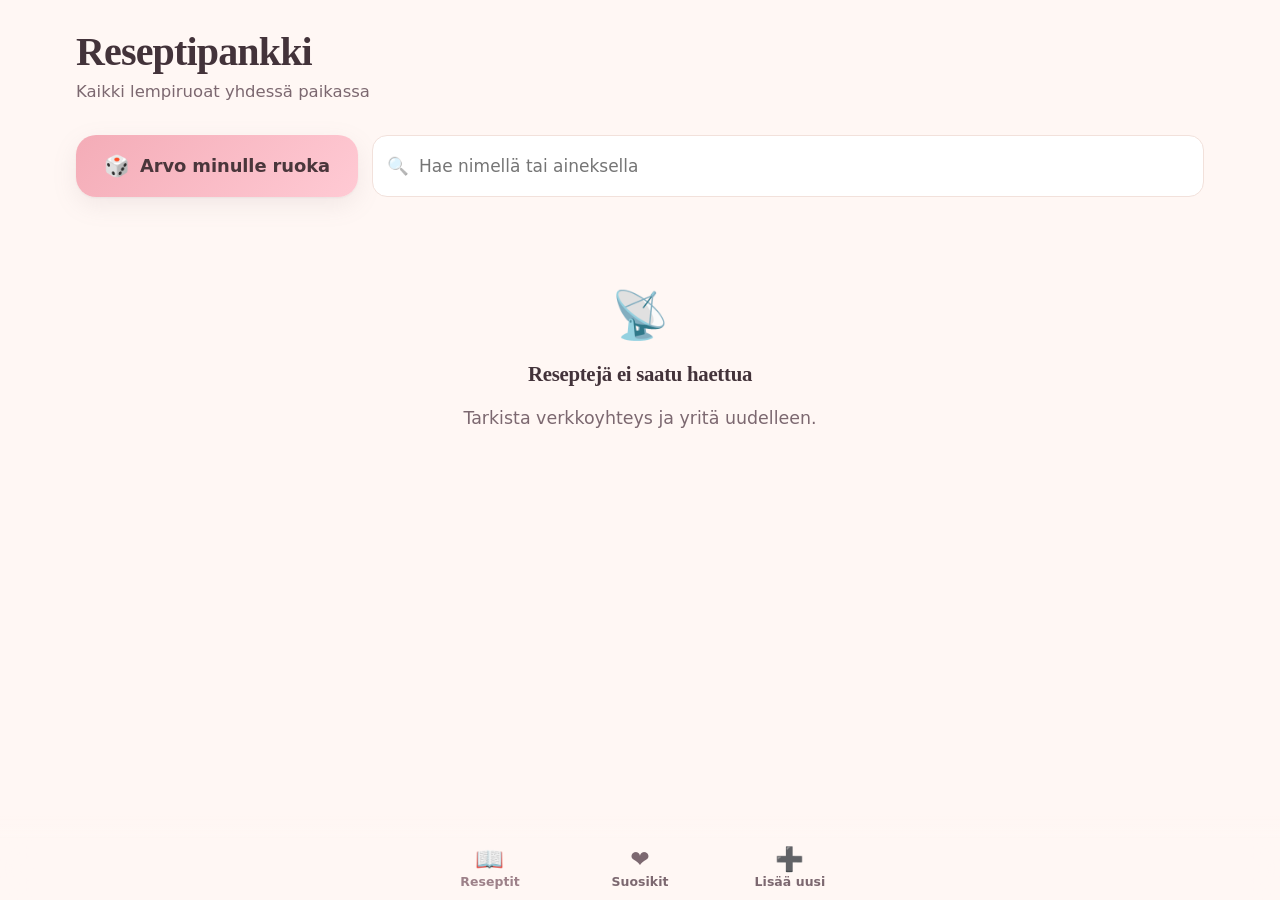
==== commit d965a22d: "Sovita asettelu puhelin- ja iPad-leveyksiin Sarakemäärä kasvaa näytön mukana: kaksi puhelimissa (375" ====
--- a/index.html
+++ b/index.html
@@ -25,18 +25,20 @@
 <main class="sisalto">
   <div id="asetusvaroitus"></div>
 
-  <button class="arvo-painike" id="arvo" type="button">
-    <span class="noppa" aria-hidden="true">🎲</span>
-    <span>Arvo minulle ruoka</span>
-  </button>
+  <div class="ohjaimet">
+    <button class="arvo-painike" id="arvo" type="button">
+      <span class="noppa" aria-hidden="true">🎲</span>
+      <span>Arvo minulle ruoka</span>
+    </button>
 
-  <div class="hakukentta">
-    <span class="kuvake" aria-hidden="true">🔍</span>
-    <input type="text" id="haku" placeholder="Hae nimellä tai aineksella" autocomplete="off" enterkeyhint="search">
+    <div class="hakukentta">
+      <span class="kuvake" aria-hidden="true">🔍</span>
+      <input type="text" id="haku" placeholder="Hae nimellä tai aineksella" autocomplete="off" enterkeyhint="search">
+    </div>
   </div>
 </main>
 
-<div class="suodattimet sisalto" id="suodattimet"></div>
+<div class="suodattimet" id="suodattimet"></div>
 
 <main class="sisalto">
   <div id="lista" class="latautuu">Haetaan reseptejä…</div>
--- a/style.css
+++ b/style.css
@@ -39,6 +39,7 @@
   --varjo:         0 1px 2px rgba(67, 51, 58, .05), 0 8px 24px rgba(157, 129, 137, .13);
   --varjo-levy:    0 -6px 44px rgba(67, 51, 58, .18);
   --pyoristys:     20px;
+  --sisalto-max:   940px;
 
   /* Liikkeen sanasto */
   --ease-out:    cubic-bezier(0.23, 1, 0.32, 1);
@@ -110,17 +111,22 @@
   color: inherit;
 }
 
+/* Vaaka-asennossa Dynamic Island ja pyöristetyt kulmat vievät tilaa
+   sivureunoista, joten sisältö väistää ne turva-alueiden verran. */
 .sisalto {
-  max-width: 900px;
+  max-width: var(--sisalto-max);
   margin: 0 auto;
-  padding: 0 16px;
+  padding: 0 calc(16px + env(safe-area-inset-right))
+           0 calc(16px + env(safe-area-inset-left));
 }
 
 /* --- Yläpalkki ------------------------------------------------- */
 
 .ylapalkki {
-  padding: calc(env(safe-area-inset-top) + 22px) 16px 8px;
-  max-width: 900px;
+  padding: calc(env(safe-area-inset-top) + 22px)
+           calc(16px + env(safe-area-inset-right)) 8px
+           calc(16px + env(safe-area-inset-left));
+  max-width: var(--sisalto-max);
   margin: 0 auto;
 }
 
@@ -216,8 +222,12 @@
   display: flex;
   gap: 8px;
   overflow-x: auto;
-  padding: 2px 16px 14px;
-  margin: 0 -16px;
+  padding-top: 2px;
+  padding-bottom: 14px;
+  padding-left:  max(calc(16px + env(safe-area-inset-left)),
+                     calc((100% - var(--sisalto-max)) / 2 + 16px));
+  padding-right: max(calc(16px + env(safe-area-inset-right)),
+                     calc((100% - var(--sisalto-max)) / 2 + 16px));
   scrollbar-width: none;
   -webkit-overflow-scrolling: touch;
 }
@@ -258,8 +268,15 @@
   padding-bottom: 28px;
 }
 
-@media (min-width: 620px) {
+/* Sarakemäärä kasvaa näytön mukana. Puhelimissa (375–440 pt) kaksi
+   saraketta pitää kortit luettavan kokoisina; iPadin pystyasennossa
+   (820 pt) niitä mahtuu kolme ja vaakatasossa (1180 pt) neljä. */
+@media (min-width: 640px) {
   .ruudukko { grid-template-columns: repeat(3, 1fr); gap: 18px; }
+}
+
+@media (min-width: 1000px) {
+  .ruudukko { grid-template-columns: repeat(4, 1fr); gap: 20px; }
 }
 
 .kortti {
@@ -526,12 +543,17 @@
   color: var(--muste);
 }
 
+/* Painikkeet jakavat rivin tasan ja venyvät täyteen leveyteen jos
+   teksti pakottaa ne omalle rivilleen — muuten kapeaan näyttöön jää
+   puolityhjiä rivejä. */
 .toiminnot {
   display: flex;
   flex-wrap: wrap;
   gap: 10px;
   margin: 8px 0 40px;
 }
+
+.toiminnot .nappi { flex: 1 1 auto; }
 
 /* --- Painikkeet ------------------------------------------------- */
 
@@ -750,6 +772,8 @@
   backdrop-filter: saturate(180%) blur(20px);
   border-top: 1px solid color-mix(in srgb, var(--viiva) 70%, transparent);
   padding-bottom: env(safe-area-inset-bottom);
+  padding-left: env(safe-area-inset-left);
+  padding-right: env(safe-area-inset-right);
   z-index: 20;
 }
 
@@ -844,3 +868,94 @@
   :root { --viiva: #B79FA6; --muste-himmea: #5E4A51; }
   .kortti, .nappi, .tieto { border: 1px solid var(--viiva); }
 }
+
+/* ===============================================================
+   Leveät näytöt
+
+   Puhelimet osuvat välille 375–440 pt, joten perustyylit on
+   mitoitettu sinne. Nämä säännöt sovittavat saman käyttöliittymän
+   11 tuuman iPadille (820 pt pystyssä, 1180 pt vaakatasossa) ilman
+   että mistään tulee venytettyä.
+   =============================================================== */
+
+@media (min-width: 700px) {
+  body { font-size: 1.09rem; }
+
+  .ylapalkki { padding-top: calc(env(safe-area-inset-top) + 30px); }
+  .ylapalkki h1 { font-size: 2.5rem; }
+  .ylapalkki p { font-size: 1.03rem; }
+
+  /* Täysleveä arvontapainike näyttäisi tabletilla venytetyltä, joten
+     se kutistuu omaan mittaansa ja haku täyttää loput rivistä. */
+  .ohjaimet {
+    display: flex;
+    align-items: center;
+    gap: 14px;
+    margin: 22px 0 20px;
+  }
+
+  .arvo-painike {
+    width: auto;
+    flex: 0 0 auto;
+    margin: 0;
+    padding: 0 28px;
+  }
+
+  .hakukentta { flex: 1; margin-bottom: 0; }
+
+  .hakukentta input { min-height: 62px; }
+
+  .siru { min-height: 44px; padding: 0 18px; font-size: 1rem; }
+
+  .kortti h3 { font-size: 1.12rem; }
+  .kortti .meta { font-size: 0.86rem; }
+  .kortti .kuva { font-size: 3rem; }
+
+  /* Alanavigaatio keskitetään: 1180 pistettä leveä palkki, jonka
+     päissä on kolme kuvaketta, pakottaisi silmän laidasta laitaan. */
+  .alanavi { justify-content: center; }
+  .alanavi a { flex: 0 0 150px; }
+  .alanavi a { font-size: 0.78rem; }
+  .alanavi a .kuvake { font-size: 1.45rem; }
+
+  /* Kuva ei saa täyttää koko näyttöä ennen kuin ohjeeseen pääsee. */
+  .hero, .hero-tyhja {
+    aspect-ratio: auto;
+    height: 40vh;
+    max-height: 420px;
+  }
+
+  .hero-tyhja { font-size: 6rem; }
+
+  .resepti-otsikko h1 { font-size: 2.5rem; }
+
+  .osio > h2 { font-size: 1.45rem; }
+
+  .toiminnot .nappi { min-height: 56px; }
+
+  .nappi.paa { width: auto; min-width: 260px; }
+
+  .arpalevy { padding-left: 26px; padding-right: 26px; }
+}
+
+/* Ainekset ja työvaiheet rinnakkain. Keittiössä iPad on tyypillisesti
+   pystyssä tasolla, jolloin molemmat näkyvät kerralla eikä reseptiä
+   tarvitse rullata edestakaisin kesken kokkaamisen. */
+@media (min-width: 820px) {
+  .resepti-palstat {
+    display: grid;
+    grid-template-columns: minmax(260px, 0.85fr) 1.15fr;
+    gap: 20px 44px;
+    align-items: start;
+  }
+
+  .askeleet li { margin-bottom: 20px; }
+}
+
+@media (min-width: 1000px) {
+  :root { --sisalto-max: 1160px; }
+
+  /* Luettavuus menisi pilalle, jos leipäteksti venyisi yhtä leveäksi
+     kuin ruudukko, joten reseptisivu pysyy kapeampana. */
+  .resepti-sivu .sisalto { max-width: 1000px; }
+}
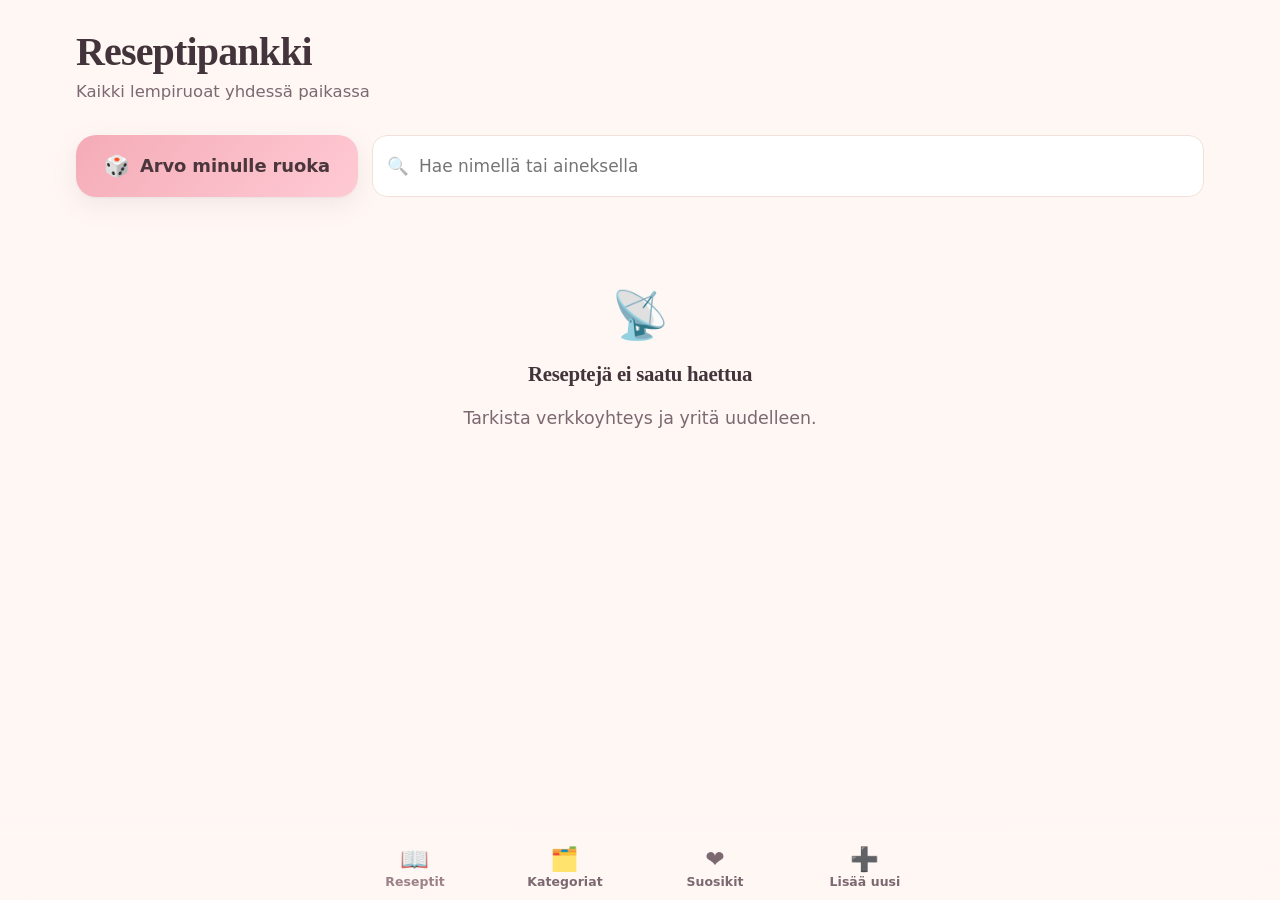
==== commit 0b3dda65: "Kategoriasivu, monivalinnat, lisääjä ja ajan muotoilu Alapalkkiin neljäs kohta, Kategoriat. Kategori" ====
--- a/index.html
+++ b/index.html
@@ -10,9 +10,9 @@
 <meta name="apple-mobile-web-app-capable" content="yes">
 <meta name="apple-mobile-web-app-status-bar-style" content="default">
 <meta name="apple-mobile-web-app-title" content="Reseptit">
-<link rel="apple-touch-icon" href="ikoni-180.png">
-<link rel="icon" href="ikoni-192.png">
-<link rel="manifest" href="manifest.webmanifest">
+<link rel="apple-touch-icon" sizes="180x180" href="ikoni-kokki-180.png">
+<link rel="icon" type="image/png" sizes="192x192" href="ikoni-kokki-192.png">
+<link rel="manifest" href="sovellus.webmanifest">
 <link rel="stylesheet" href="style.css">
 </head>
 <body>
@@ -54,11 +54,13 @@
 
 <nav class="alanavi">
   <a href="index.html" data-navi="kaikki"><span class="kuvake" aria-hidden="true">📖</span>Reseptit</a>
+  <a href="kategoriat.html" data-navi="kategoriat"><span class="kuvake" aria-hidden="true">🗂️</span>Kategoriat</a>
   <a href="index.html?suosikit=1" data-navi="suosikit"><span class="kuvake" aria-hidden="true">❤️</span>Suosikit</a>
   <a href="lisaa.html" data-navi="lisaa"><span class="kuvake" aria-hidden="true">➕</span>Lisää uusi</a>
 </nav>
 
 <script src="config.js"></script>
+<script src="apu.js"></script>
 <script src="db.js"></script>
 <script src="selaa.js"></script>
 </body>
--- a/style.css
+++ b/style.css
@@ -827,7 +827,8 @@
 /* Vähennetty liike: siirtymät säilyvät ymmärrettävyyden vuoksi,
    mutta paikanmuutokset ja porrastus poistetaan. */
 @media (prefers-reduced-motion: reduce) {
-  .ruudukko.saapuu .kortti {
+  .ruudukko.saapuu .kortti,
+  .kategoriaruudukko.saapuu .kategoriakortti {
     animation: haipyy-esiin 200ms ease both;
     animation-delay: 0ms;
   }
@@ -840,6 +841,9 @@
     from { opacity: 0; }
     to   { opacity: 1; }
   }
+
+  .ryhma-sisus { transition: visibility 1ms; }
+  .ryhma .nuoli { transition: none; }
 
   .arpalevy {
     transition: opacity 220ms ease;
@@ -849,6 +853,7 @@
 
   .arpalevy.auki { opacity: 1; }
 
+  a.kategoriakortti:active, .valintasiru:active, .tieto-linkki:active,
   .kortti:active, .nappi:active, .arvo-painike:active,
   .siru:active, .takaisin:active, .kuvavalinta:active,
   .alanavi a:active .kuvake, .arvo-painike:active .noppa {
@@ -868,6 +873,272 @@
   :root { --viiva: #B79FA6; --muste-himmea: #5E4A51; }
   .kortti, .nappi, .tieto { border: 1px solid var(--viiva); }
 }
+
+
+/* --- Kategoriasivu ---------------------------------------------- */
+
+/* Ryhmät ovat aluksi kiinni, jotta molemmat otsikot mahtuvat ruudulle
+   kerralla — muuten leivonta jäisi ensisilmäyksellä näkymättä. */
+.ryhma {
+  background: var(--pinta);
+  border-radius: var(--pyoristys);
+  box-shadow: var(--varjo);
+  margin-bottom: 14px;
+  overflow: hidden;
+}
+
+.ryhma-otsikko {
+  display: flex;
+  align-items: center;
+  gap: 14px;
+  width: 100%;
+  min-height: 78px;
+  padding: 14px 18px;
+  border: 0;
+  background: transparent;
+  color: inherit;
+  text-align: left;
+  font: inherit;
+  cursor: pointer;
+  -webkit-tap-highlight-color: transparent;
+  -webkit-user-select: none;
+  user-select: none;
+  transition: background-color 160ms var(--ease-out);
+}
+
+.ryhma-otsikko:active { background: var(--pinta-2); }
+
+.ryhma-merkki {
+  flex: 0 0 auto;
+  width: 50px;
+  height: 50px;
+  border-radius: 15px;
+  background: var(--tintti-persikka);
+  display: flex;
+  align-items: center;
+  justify-content: center;
+  font-size: 1.6rem;
+}
+
+.ryhma:nth-of-type(2) .ryhma-merkki { background: var(--tintti-pinkki); }
+
+.ryhma-teksti { flex: 1; min-width: 0; }
+
+.ryhma-nimi {
+  display: block;
+  font-family: Georgia, "Iowan Old Style", "Times New Roman", serif;
+  font-size: 1.3rem;
+  font-weight: 600;
+  letter-spacing: -0.014em;
+}
+
+.ryhma-kuvaus {
+  display: block;
+  margin-top: 2px;
+  font-size: 0.88rem;
+  color: var(--muste-himmea);
+}
+
+.ryhma .nuoli {
+  flex: 0 0 auto;
+  font-size: 1.5rem;
+  line-height: 1;
+  color: var(--muste-himmea);
+  transition: transform 240ms var(--ease-out);
+}
+
+.ryhma.auki .nuoli { transform: rotate(180deg); }
+
+/* Ruudukon rivikorkeus 0fr–1fr on ainoa tapa animoida tuntematon
+   korkeus ilman mittaamista. Sisältö pysyy koko ajan asettelussa,
+   joten liike toimii yhtä pehmeästi molempiin suuntiin. */
+.ryhma-sisus {
+  display: grid;
+  grid-template-rows: 0fr;
+  visibility: hidden;
+  transition: grid-template-rows 280ms var(--ease-out), visibility 280ms;
+}
+
+.ryhma.auki .ryhma-sisus {
+  grid-template-rows: 1fr;
+  visibility: visible;
+}
+
+/* Vierityskerros ja pehmuste eri elementteihin: border-box-laatikossa
+   pehmuste ei kutistu nollaan, joten suljettu ryhmä jäisi muuten
+   pehmusteen korkuiseksi raoksi. */
+.ryhma-sisus > .ryhma-sisalto {
+  overflow: hidden;
+  min-height: 0;
+}
+
+.ryhma-sisalto > .kategoriaruudukko { padding: 0 14px 16px; }
+
+/* Puhelimessa yksi sarake: kategorianimet ovat pitkiä ("Keksit ja
+   pikkuleivät"), ja kahdessa sarakkeessa ne katkeaisivat kolmelle
+   riville. Leveämmillä näytöillä sarakkeita mahtuu useampi. */
+.kategoriaruudukko {
+  display: grid;
+  grid-template-columns: 1fr;
+  gap: 10px;
+}
+
+.kategoriakortti {
+  display: flex;
+  align-items: center;
+  gap: 14px;
+  min-height: 72px;
+  padding: 12px 16px 12px 12px;
+  background: var(--pinta);
+  border-radius: 16px;
+  box-shadow: var(--varjo);
+  text-decoration: none;
+  color: inherit;
+  -webkit-tap-highlight-color: transparent;
+  -webkit-user-select: none;
+  user-select: none;
+  transition: transform 160ms var(--ease-out), box-shadow 160ms var(--ease-out);
+}
+
+a.kategoriakortti:active {
+  transform: scale(0.985);
+  box-shadow: 0 1px 2px rgba(67, 51, 58, .05);
+}
+
+.kategoriakortti .merkki {
+  flex: 0 0 auto;
+  width: 48px;
+  height: 48px;
+  border-radius: 14px;
+  display: flex;
+  align-items: center;
+  justify-content: center;
+  font-size: 1.5rem;
+  background: var(--tintti-persikka);
+}
+
+.kategoriakortti .merkki.salvia   { background: var(--tintti-salvia); }
+.kategoriakortti .merkki.persikka { background: var(--tintti-persikka); }
+.kategoriakortti .merkki.pinkki   { background: var(--tintti-pinkki); }
+.kategoriakortti .merkki.ruusu    { background: var(--tintti-ruusu); }
+
+.kategoriakortti .nimi {
+  flex: 1;
+  font-family: Georgia, "Iowan Old Style", "Times New Roman", serif;
+  font-size: 1.08rem;
+  font-weight: 600;
+  letter-spacing: -0.008em;
+  line-height: 1.25;
+}
+
+.kategoriakortti .maara {
+  flex: 0 0 auto;
+  font-size: 0.85rem;
+  color: var(--muste-himmea);
+  text-align: right;
+}
+
+/* Tyhjä kategoria näkyy listalla mutta ei ole avattavissa — muuten
+   sen napauttaminen veisi tyhjään näkymään. */
+.kategoriakortti.tyhjana {
+  box-shadow: none;
+  background: transparent;
+  border: 1px dashed var(--viiva);
+  opacity: .62;
+}
+
+.kategoriaruudukko.saapuu .kategoriakortti {
+  opacity: 0;
+  animation: kortti-saapuu 280ms var(--ease-out) forwards;
+  animation-delay: calc(var(--i, 0) * 40ms);
+}
+
+
+/* --- Monivalinta lomakkeella ------------------------------------- */
+
+.valintaryhma {
+  border: 0;
+  padding: 0;
+  margin: 0 0 22px;
+  min-width: 0;
+}
+
+.valintaryhma legend {
+  padding: 0;
+  font-size: 0.94rem;
+  font-weight: 650;
+  margin-bottom: 7px;
+}
+
+.valintaosio { margin-bottom: 14px; }
+
+.valintaosio h3 {
+  font-family: inherit;
+  font-size: 0.85rem;
+  font-weight: 650;
+  letter-spacing: 0.01em;
+  text-transform: uppercase;
+  color: var(--muste-himmea);
+  margin-bottom: 8px;
+}
+
+.valintasirut {
+  display: flex;
+  flex-wrap: wrap;
+  gap: 8px;
+}
+
+.valintasiru {
+  min-height: 44px;
+  padding: 0 15px;
+  border: 1px solid var(--viiva);
+  border-radius: 999px;
+  background: var(--pinta);
+  color: var(--muste-himmea);
+  font-size: 0.94rem;
+  font-weight: 550;
+  cursor: pointer;
+  -webkit-tap-highlight-color: transparent;
+  -webkit-user-select: none;
+  user-select: none;
+  transition: transform 140ms var(--ease-out), background-color 180ms ease,
+              color 180ms ease, border-color 180ms ease;
+}
+
+.valintasiru:active { transform: scale(0.95); }
+
+.valintasiru[aria-pressed="true"] {
+  background: var(--ruusu);
+  border-color: var(--ruusu);
+  color: var(--korostus-teksti);
+}
+
+/* --- Reseptisivun uudet merkinnät --------------------------------- */
+
+.tieto-linkki {
+  text-decoration: none;
+  color: var(--muste);
+  -webkit-tap-highlight-color: transparent;
+  transition: transform 140ms var(--ease-out), background-color 160ms ease;
+}
+
+.tieto-linkki:active { transform: scale(0.96); background: var(--pinta-2); }
+
+.tiedot.raaka-aineet { margin: -14px 0 20px; }
+
+.tieto.raaka-aine {
+  background: var(--tintti-salvia);
+  border-color: transparent;
+  color: var(--muste);
+}
+
+.lisaaja {
+  margin: 0 0 20px;
+  font-size: 0.94rem;
+  color: var(--muste-himmea);
+}
+
+.lisaaja strong { color: var(--muste); font-weight: 650; }
 
 /* ===============================================================
    Leveät näytöt
@@ -936,6 +1207,9 @@
   .nappi.paa { width: auto; min-width: 260px; }
 
   .arpalevy { padding-left: 26px; padding-right: 26px; }
+
+  .kategoriaruudukko { grid-template-columns: repeat(2, 1fr); gap: 12px; }
+  .ryhma-otsikko h2 { font-size: 1.7rem; }
 }
 
 /* Ainekset ja työvaiheet rinnakkain. Keittiössä iPad on tyypillisesti
@@ -955,6 +1229,8 @@
 @media (min-width: 1000px) {
   :root { --sisalto-max: 1160px; }
 
+  .kategoriaruudukko { grid-template-columns: repeat(3, 1fr); }
+
   /* Luettavuus menisi pilalle, jos leipäteksti venyisi yhtä leveäksi
      kuin ruudukko, joten reseptisivu pysyy kapeampana. */
   .resepti-sivu .sisalto { max-width: 1000px; }
